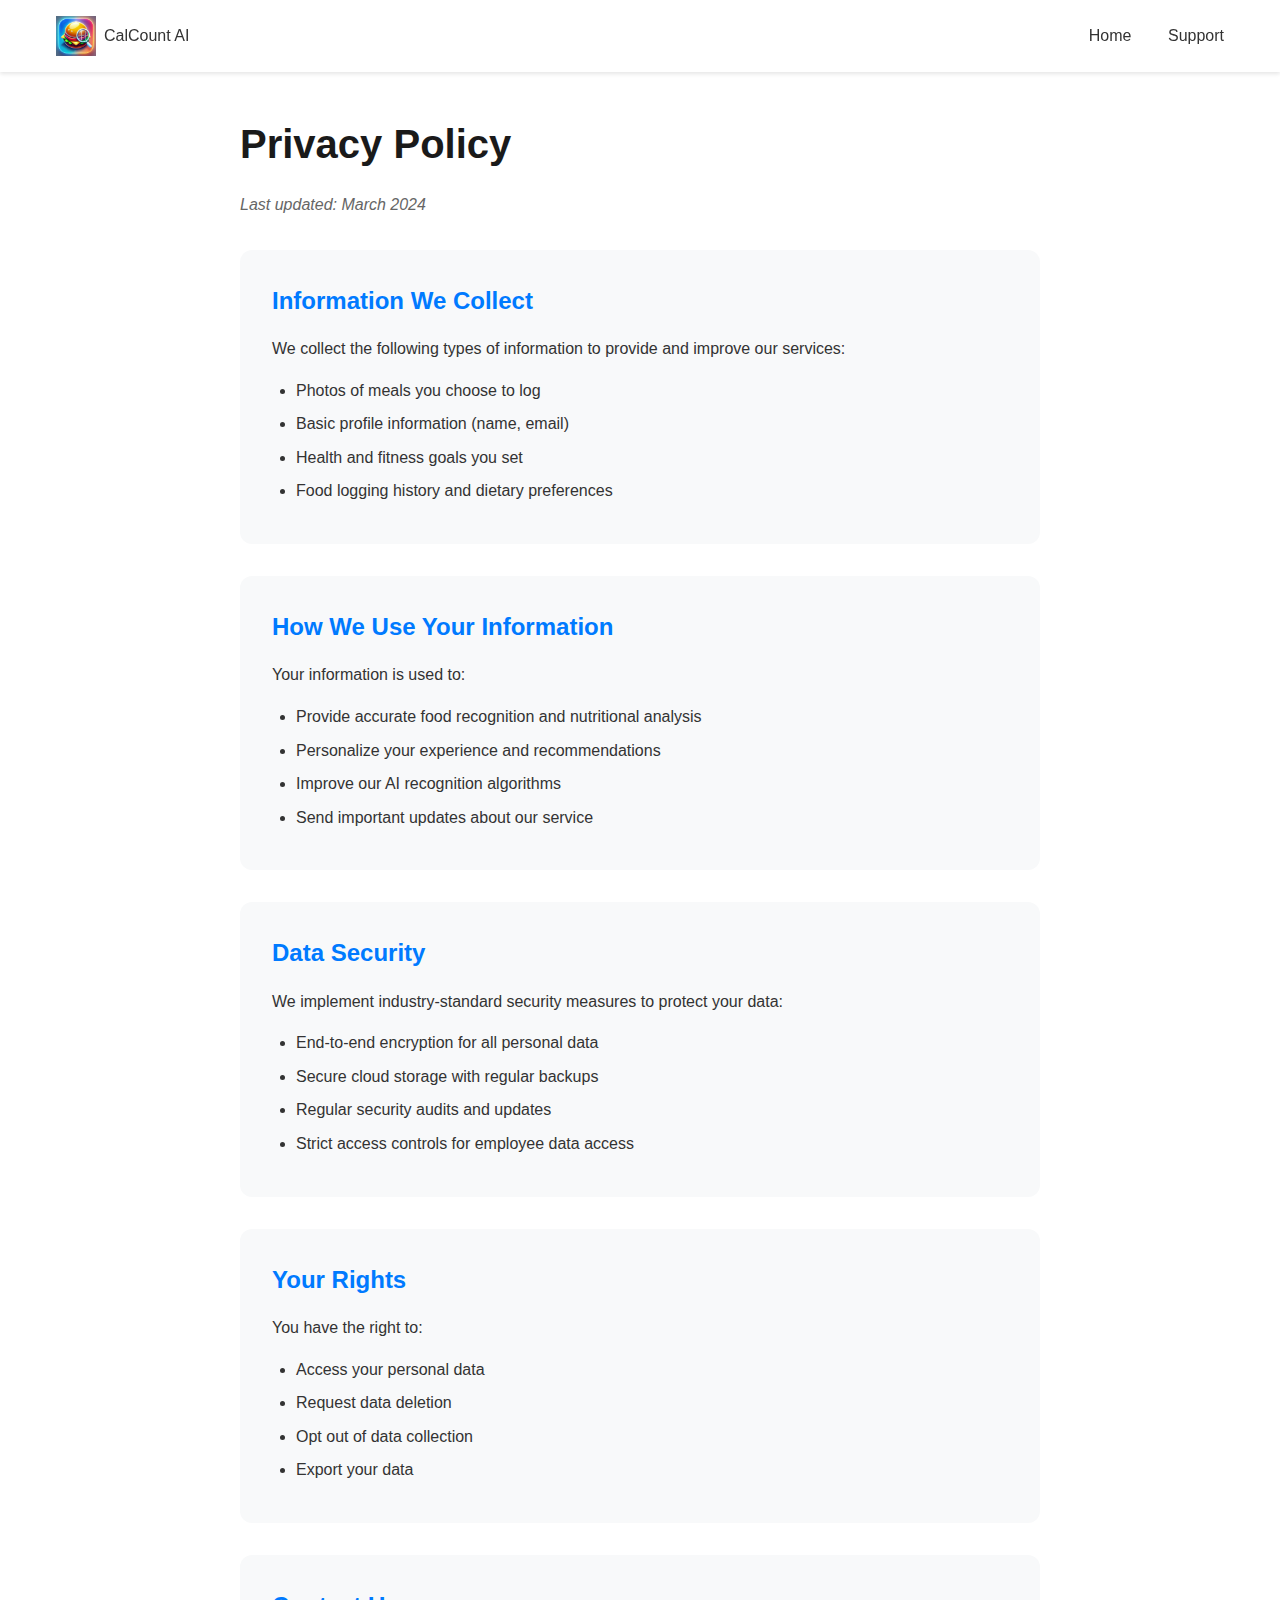
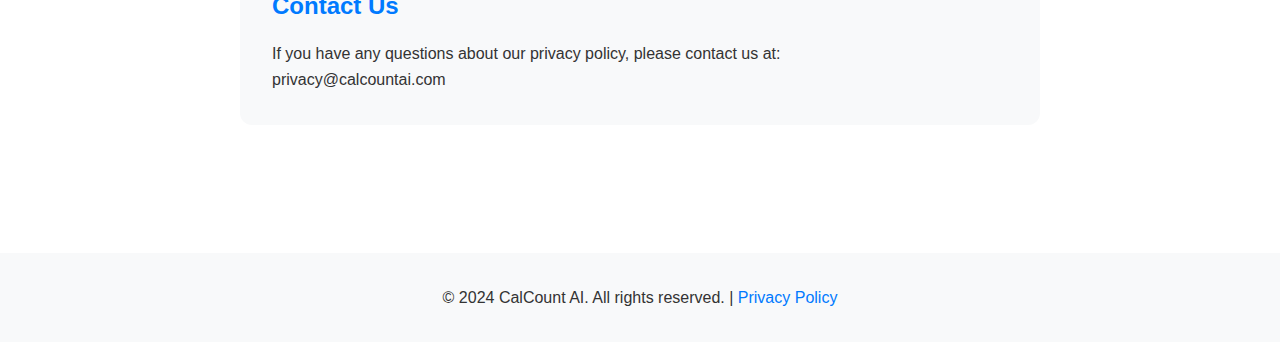
==== privacy.html @ 8f73dc78 "ppolicy" ====
<!DOCTYPE html>
<html lang="en">
<head>
    <meta charset="UTF-8">
    <meta name="viewport" content="width=device-width, initial-scale=1.0">
    <title>Privacy Policy - CalCount AI</title>
    <link rel="stylesheet" href="styles.css">
</head>
<body>
    <nav>
        <div class="nav-container">
            <div class="logo">
                <img src="media/app_icon.png" alt="CalCount AI Logo" class="app-icon">
                <span>CalCount AI</span>
            </div>
            <div class="nav-links">
                <a href="index.html">Home</a>
                <a href="support.html">Support</a>
            </div>
        </div>
    </nav>

    <main>
        <div class="privacy-container">
            <h1>Privacy Policy</h1>
            <p class="last-updated">Last updated: March 2024</p>

            <section class="privacy-section">
                <h2>Information We Collect</h2>
                <p>We collect the following types of information to provide and improve our services:</p>
                <ul>
                    <li>Photos of meals you choose to log</li>
                    <li>Basic profile information (name, email)</li>
                    <li>Health and fitness goals you set</li>
                    <li>Food logging history and dietary preferences</li>
                </ul>
            </section>

            <section class="privacy-section">
                <h2>How We Use Your Information</h2>
                <p>Your information is used to:</p>
                <ul>
                    <li>Provide accurate food recognition and nutritional analysis</li>
                    <li>Personalize your experience and recommendations</li>
                    <li>Improve our AI recognition algorithms</li>
                    <li>Send important updates about our service</li>
                </ul>
            </section>

            <section class="privacy-section">
                <h2>Data Security</h2>
                <p>We implement industry-standard security measures to protect your data:</p>
                <ul>
                    <li>End-to-end encryption for all personal data</li>
                    <li>Secure cloud storage with regular backups</li>
                    <li>Regular security audits and updates</li>
                    <li>Strict access controls for employee data access</li>
                </ul>
            </section>

            <section class="privacy-section">
                <h2>Your Rights</h2>
                <p>You have the right to:</p>
                <ul>
                    <li>Access your personal data</li>
                    <li>Request data deletion</li>
                    <li>Opt out of data collection</li>
                    <li>Export your data</li>
                </ul>
            </section>

            <section class="privacy-section">
                <h2>Contact Us</h2>
                <p>If you have any questions about our privacy policy, please contact us at:</p>
                <p>privacy@calcountai.com</p>
            </section>
        </div>
    </main>

    <footer>
        <p>&copy; 2024 CalCount AI. All rights reserved. | <a href="privacy.html">Privacy Policy</a></p>
    </footer>
</body>
</html>
---- styles.css ----
/* Reset and base styles */
* {
    margin: 0;
    padding: 0;
    box-sizing: border-box;
}

body {
    font-family: -apple-system, BlinkMacSystemFont, 'Segoe UI', Roboto, Oxygen, Ubuntu, Cantarell, sans-serif;
    line-height: 1.6;
    color: #333;
}

/* Navigation */
nav {
    background-color: #fff;
    box-shadow: 0 2px 4px rgba(0,0,0,0.1);
    position: fixed;
    width: 100%;
    top: 0;
    z-index: 1000;
}

.nav-container {
    max-width: 1200px;
    margin: 0 auto;
    padding: 1rem;
    display: flex;
    justify-content: space-between;
    align-items: center;
}

.logo {
    display: flex;
    align-items: center;
    gap: 0.5rem;
}

.app-icon {
    width: 40px;
    height: 40px;
}

.nav-links a {
    text-decoration: none;
    color: #333;
    margin-left: 2rem;
    font-weight: 500;
}

.nav-links a.active {
    color: #007AFF;
}

/* Main content */
main {
    margin-top: 80px;
    padding: 2rem;
}

.hero {
    max-width: 1200px;
    margin: 0 auto;
    display: flex;
    align-items: center;
    gap: 4rem;
    padding: 2rem 0;
}

.hero-content {
    flex: 1;
}

.hero-image {
    flex: 1;
    display: flex;
    justify-content: center;
}

.phone-screenshot {
    max-width: 80%;
    height: auto;
    object-fit: cover;
    object-position: center;
    clip-path: inset(0 2% 0 2%);
}

h1 {
    font-size: 2.5rem;
    margin-bottom: 1rem;
    color: #1a1a1a;
}

.subtitle {
    font-size: 1.25rem;
    color: #666;
    margin-bottom: 2rem;
}

.app-store-button {
    display: inline-block;
    background-color: #007AFF;
    color: white;
    padding: 1rem 2rem;
    border-radius: 8px;
    text-decoration: none;
    font-weight: 600;
    transition: background-color 0.3s;
}

.app-store-button:hover {
    background-color: #0056b3;
}

/* Features section */
.features {
    max-width: 1200px;
    margin: 2rem auto;
}

.feature-grid {
    display: grid;
    grid-template-columns: repeat(auto-fit, minmax(250px, 1fr));
    gap: 2rem;
    margin-top: 2rem;
}

.feature-card {
    background-color: #f8f9fa;
    padding: 2rem;
    border-radius: 12px;
    text-align: center;
}

/* Support page styles */
.support-container {
    max-width: 800px;
    margin: 0 auto;
}

.contact-section, .faq-section {
    margin: 2rem 0;
    padding: 2rem;
    background-color: #f8f9fa;
    border-radius: 12px;
}

.faq-item {
    margin: 1.5rem 0;
}

.faq-item h3 {
    color: #007AFF;
    margin-bottom: 0.5rem;
}

/* Footer */
footer {
    text-align: center;
    padding: 2rem;
    background-color: #f8f9fa;
    margin-top: 4rem;
}

/* Privacy page styles */
.privacy-container {
    max-width: 800px;
    margin: 0 auto;
}

.privacy-section {
    margin: 2rem 0;
    padding: 2rem;
    background-color: #f8f9fa;
    border-radius: 12px;
}

.privacy-section h2 {
    color: #007AFF;
    margin-bottom: 1rem;
}

.privacy-section ul {
    list-style-type: disc;
    margin-left: 1.5rem;
    margin-top: 1rem;
}

.privacy-section li {
    margin-bottom: 0.5rem;
}

.last-updated {
    color: #666;
    font-style: italic;
    margin-bottom: 2rem;
}

/* Update footer styles to handle the link */
footer a {
    color: #007AFF;
    text-decoration: none;
}

footer a:hover {
    text-decoration: underline;
}

/* Responsive design */
@media (max-width: 768px) {
    .hero {
        flex-direction: column;
        text-align: center;
        gap: 2rem;
    }

    .nav-container {
        flex-direction: column;
        gap: 1rem;
    }

    .nav-links {
        display: flex;
        gap: 1rem;
    }

    .nav-links a {
        margin-left: 0;
    }
}
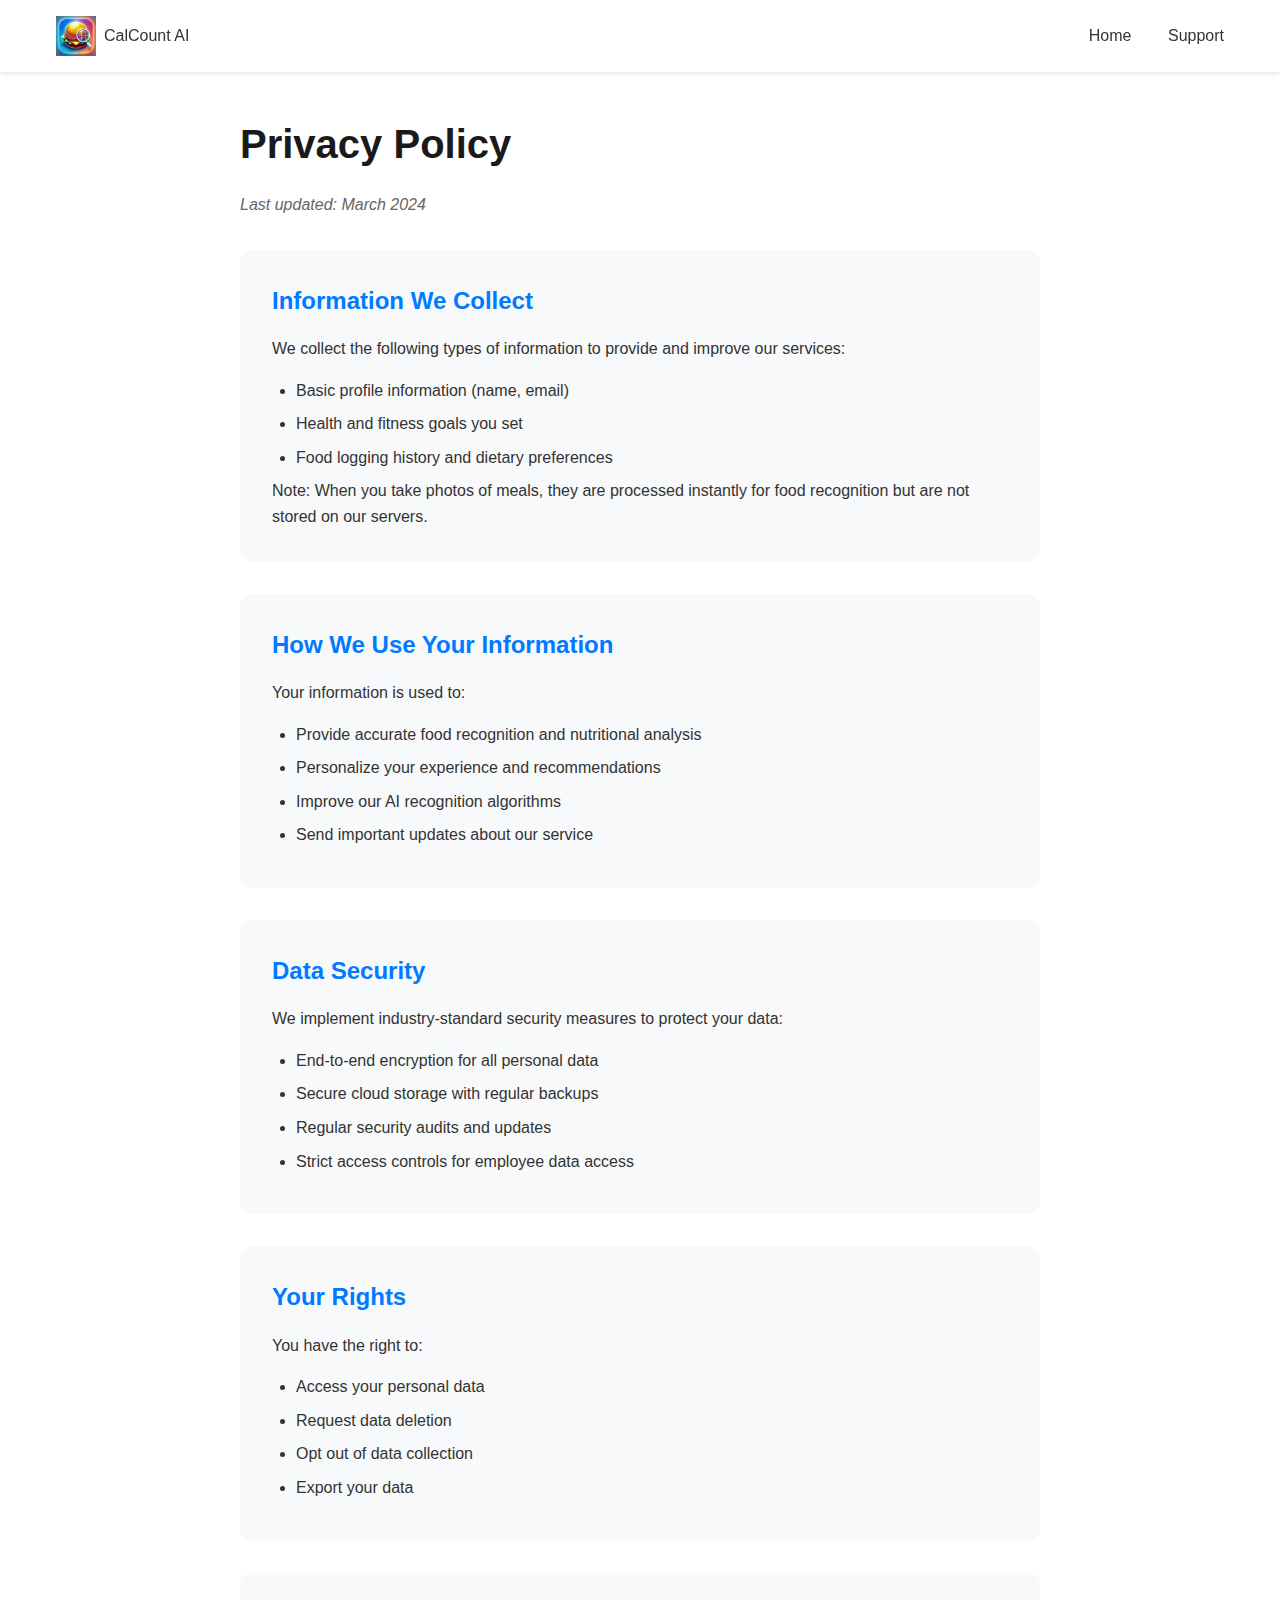
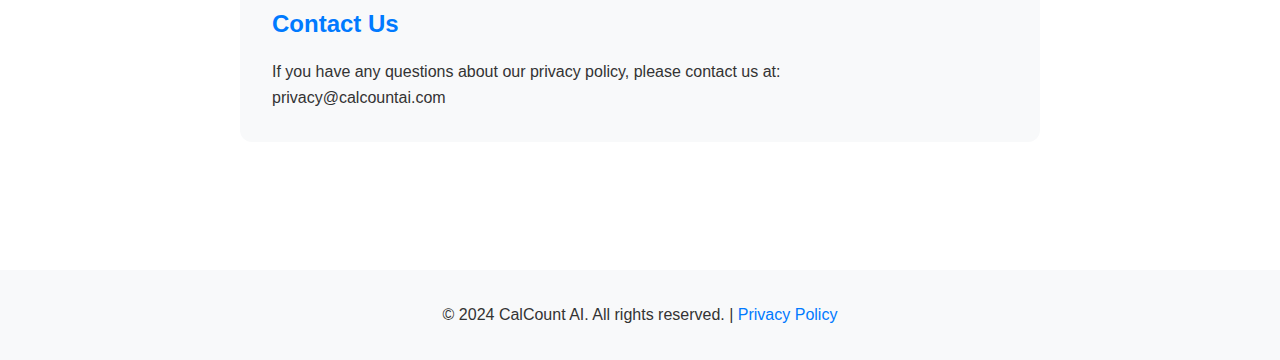
==== commit a43c2f01: "ppolicy update" ====
--- a/privacy.html
+++ b/privacy.html
@@ -29,11 +29,11 @@
                 <h2>Information We Collect</h2>
                 <p>We collect the following types of information to provide and improve our services:</p>
                 <ul>
-                    <li>Photos of meals you choose to log</li>
                     <li>Basic profile information (name, email)</li>
                     <li>Health and fitness goals you set</li>
                     <li>Food logging history and dietary preferences</li>
                 </ul>
+                <p class="note">Note: When you take photos of meals, they are processed instantly for food recognition but are not stored on our servers.</p>
             </section>
 
             <section class="privacy-section">
